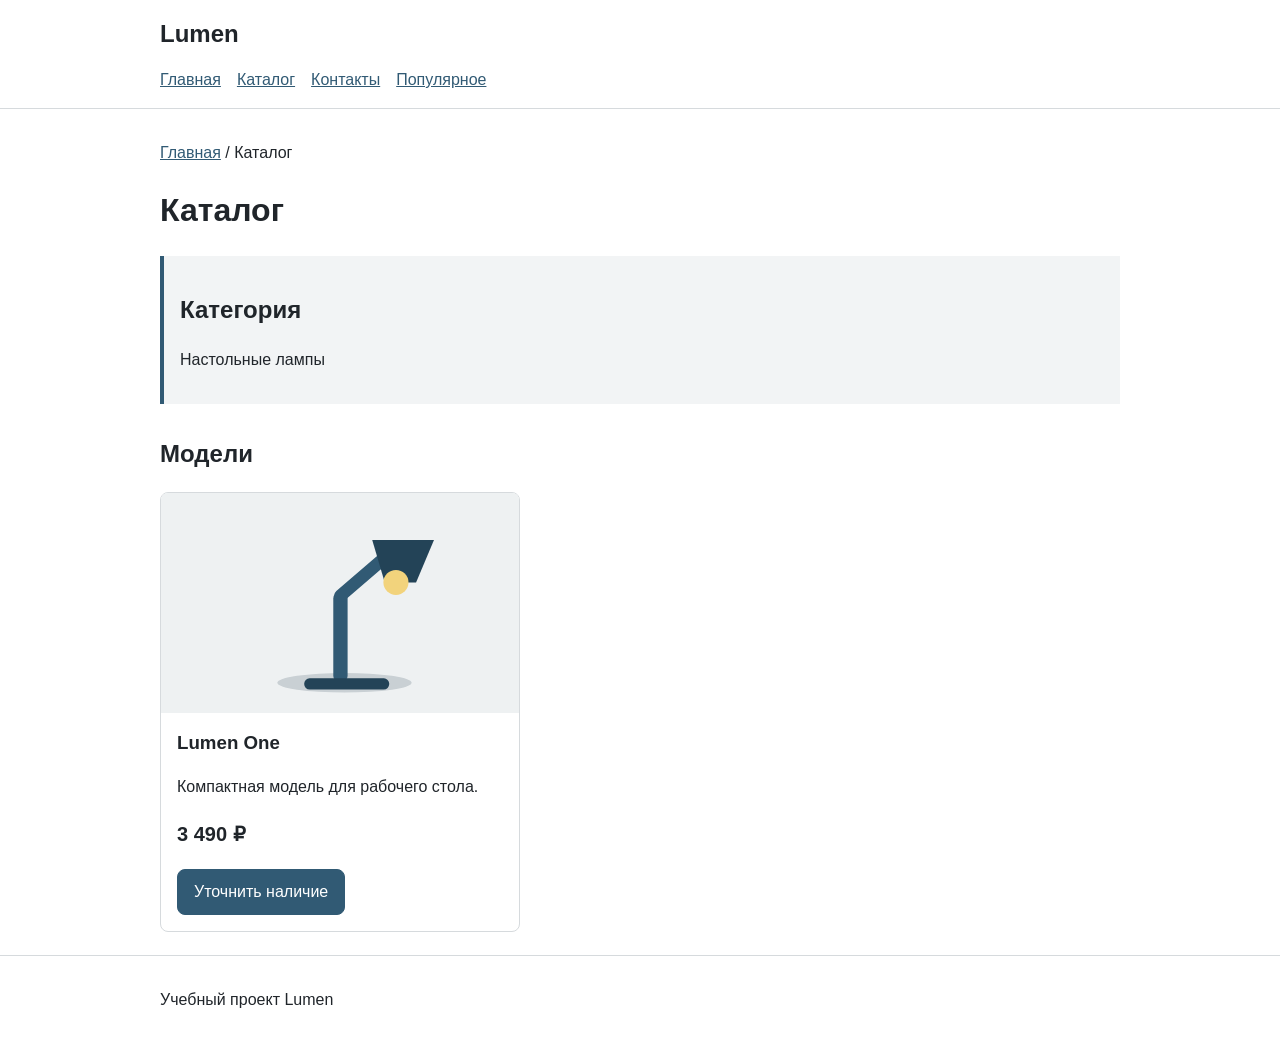
==== catalog.html @ 56492853 "feat: initialize project from template" ====
<!DOCTYPE html>
<html lang="ru">
<head>
  <meta charset="UTF-8">
  <meta name="viewport" content="width=device-width, initial-scale=1.0">
  <meta name="description" content="Каталог настольных ламп Lumen.">
  <title>Каталог — Lumen</title>
  <link rel="stylesheet" href="css/style.css">
</head>
<body>
  <header class="site-header">
    <div class="container">
      <a class="logo" href="index.html">Lumen</a>
      <nav class="site-nav" aria-label="Основная навигация">
        <ul class="site-nav__list">
          <li><a href="index.html">Главная</a></li>
          <li><a href="catalog.html">Каталог</a></li>
          <li><a href="contacts.html">Контакты</a></li>
          <li><a href="index.html#popular">Популярное</a></li>
        </ul>
      </nav>
    </div>
  </header>

  <main class="section">
    <div class="container">
      <nav class="breadcrumbs" aria-label="Хлебные крошки">
        <a href="index.html">Главная</a> / <span>Каталог</span>
      </nav>
      <h1>Каталог</h1>

      <aside class="catalog-note">
        <h2>Категория</h2>
        <p>Настольные лампы</p>
      </aside>

      <section>
        <h2>Модели</h2>
        <article class="product-card">
          <img class="product-card__image" src="images/lamp.svg" alt="Настольная лампа Lumen One">
          <div class="product-card__content">
            <h3 class="product-card__title">Lumen One</h3>
            <p>Компактная модель для рабочего стола.</p>
            <p class="product-card__price">3 490 ₽</p>
            <a class="button" href="contacts.html">Уточнить наличие</a>
          </div>
        </article>
      </section>
    </div>
  </main>

  <footer class="site-footer">
    <div class="container"><p>Учебный проект Lumen</p></div>
  </footer>
</body>
</html>
---- css/style.css ----
:root {
  --color-primary: #315a74;
  --color-primary-dark: #234357;
  --color-text: #20252a;
  --color-muted: #f2f4f5;
  --color-border: #d6dadd;
  --color-white: #ffffff;
  --space-sm: 8px;
  --space-md: 16px;
  --space-lg: 32px;
  --radius: 8px;
}

* {
  box-sizing: border-box;
}

body {
  position: relative;
  min-height: 100vh;
  margin: 0;
  padding-bottom: 80px;
  color: var(--color-text);
  background: var(--color-white);
  font-family: Arial, sans-serif;
  line-height: 1.5;
}

img {
  max-width: 100%;
}

.container {
  width: 90%;
  max-width: 960px;
  margin: 0 auto;
}

.site-header {
  padding: var(--space-md) 0;
  border-bottom: 1px solid var(--color-border);
}

.logo {
  display: block;
  margin-bottom: var(--space-md);
  color: var(--color-text);
  font-size: 24px;
  font-weight: 700;
  text-decoration: none;
}

.site-nav__list {
  display: flex;
  gap: var(--space-md);
  margin: 0;
  padding: 0;
  list-style: none;
}

.site-nav a,
.breadcrumbs a {
  color: var(--color-primary);
}

.site-nav a:hover,
.breadcrumbs a:hover {
  color: var(--color-primary-dark);
}

.site-nav a:focus-visible,
.breadcrumbs a:focus-visible,
.button:focus-visible,
input:focus-visible,
select:focus-visible,
textarea:focus-visible {
  outline: 2px solid var(--color-primary);
  outline-offset: 3px;
}

.hero {
  padding: 64px 0;
  background: var(--color-muted);
}

.hero p {
  max-width: 650px;
}

.section {
  padding: var(--space-lg) 0;
}

.section--muted {
  background: var(--color-muted);
}

.product-card {
  width: 360px;
  max-width: 100%;
  margin-top: var(--space-md);
  overflow: hidden;
  border: 1px solid var(--color-border);
  border-radius: var(--radius);
  background: var(--color-white);
}

.product-card__image {
  display: block;
  width: 100%;
  height: 220px;
  object-fit: cover;
  background: var(--color-muted);
}

.product-card__content {
  padding: var(--space-md);
}

.product-card__title {
  margin-top: 0;
}

.product-card__price {
  font-size: 20px;
  font-weight: 700;
}

.button {
  display: inline-block;
  padding: 10px 16px;
  border: 1px solid var(--color-primary);
  border-radius: var(--radius);
  background: var(--color-primary);
  color: var(--color-white);
  font: inherit;
  text-decoration: none;
  cursor: pointer;
}

.button:hover {
  background: var(--color-primary-dark);
}

.button--secondary {
  background: var(--color-white);
  color: var(--color-primary);
}

.breadcrumbs {
  margin-bottom: var(--space-md);
}

.catalog-note,
.contact-box {
  margin: var(--space-md) 0 var(--space-lg);
  padding: var(--space-md);
  border-left: 4px solid var(--color-primary);
  background: var(--color-muted);
}

.order-dialog {
  width: 420px;
  max-width: 90%;
  border: 0;
  border-radius: var(--radius);
}

.order-dialog::backdrop {
  background: rgb(0 0 0 / 45%);
}

.order-form label:not(.checkbox-label) {
  display: block;
  margin-top: var(--space-md);
  margin-bottom: var(--space-sm);
}

.order-form input:not([type="checkbox"]),
.order-form select,
.order-form textarea {
  display: block;
  width: 100%;
  padding: 10px;
  border: 1px solid var(--color-border);
  border-radius: var(--radius);
  font: inherit;
}

.checkbox-label {
  display: block;
  margin: var(--space-md) 0;
}

.form-actions {
  margin-top: var(--space-md);
}

.form-actions .button {
  margin-right: var(--space-sm);
}

.form-message {
  padding: var(--space-sm);
  background: var(--color-muted);
}

.site-footer {
  position: absolute;
  right: 0;
  bottom: 0;
  left: 0;
  margin-top: var(--space-lg);
  padding: var(--space-md) 0;
  border-top: 1px solid var(--color-border);
}
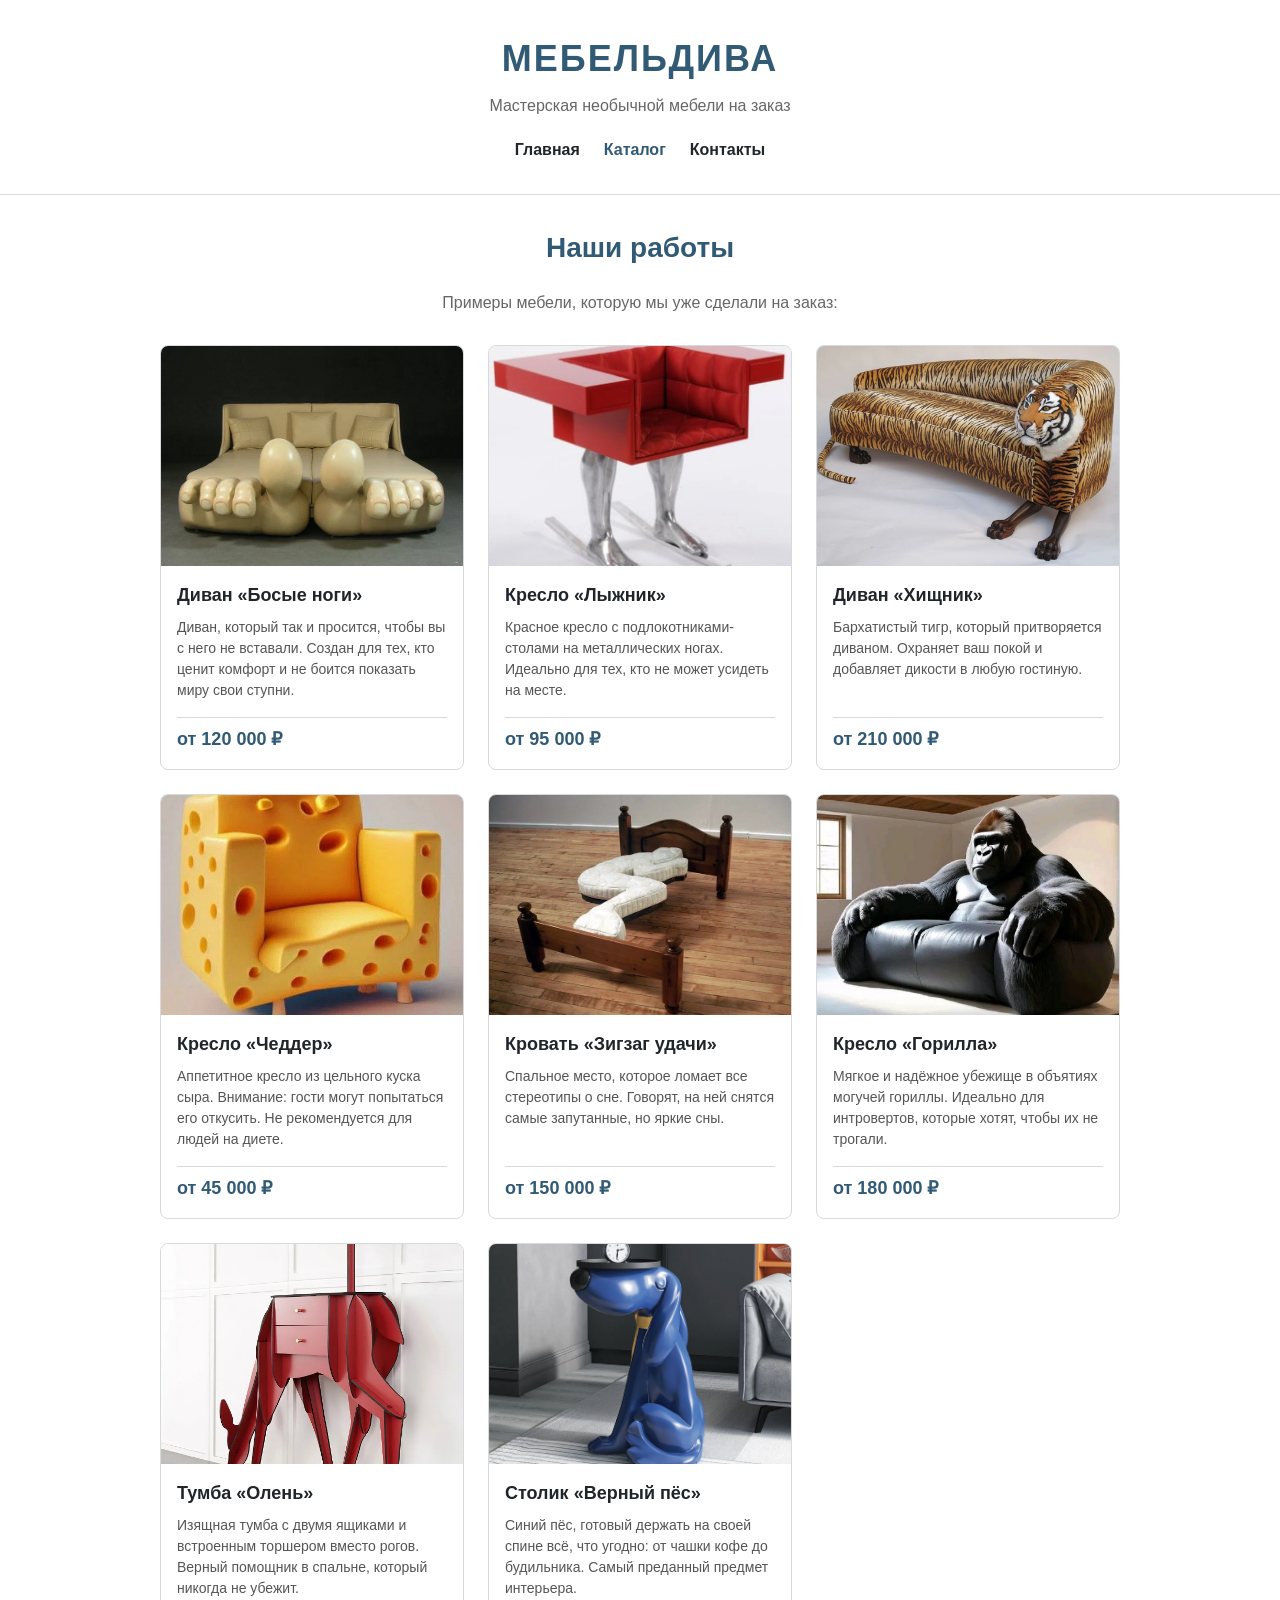
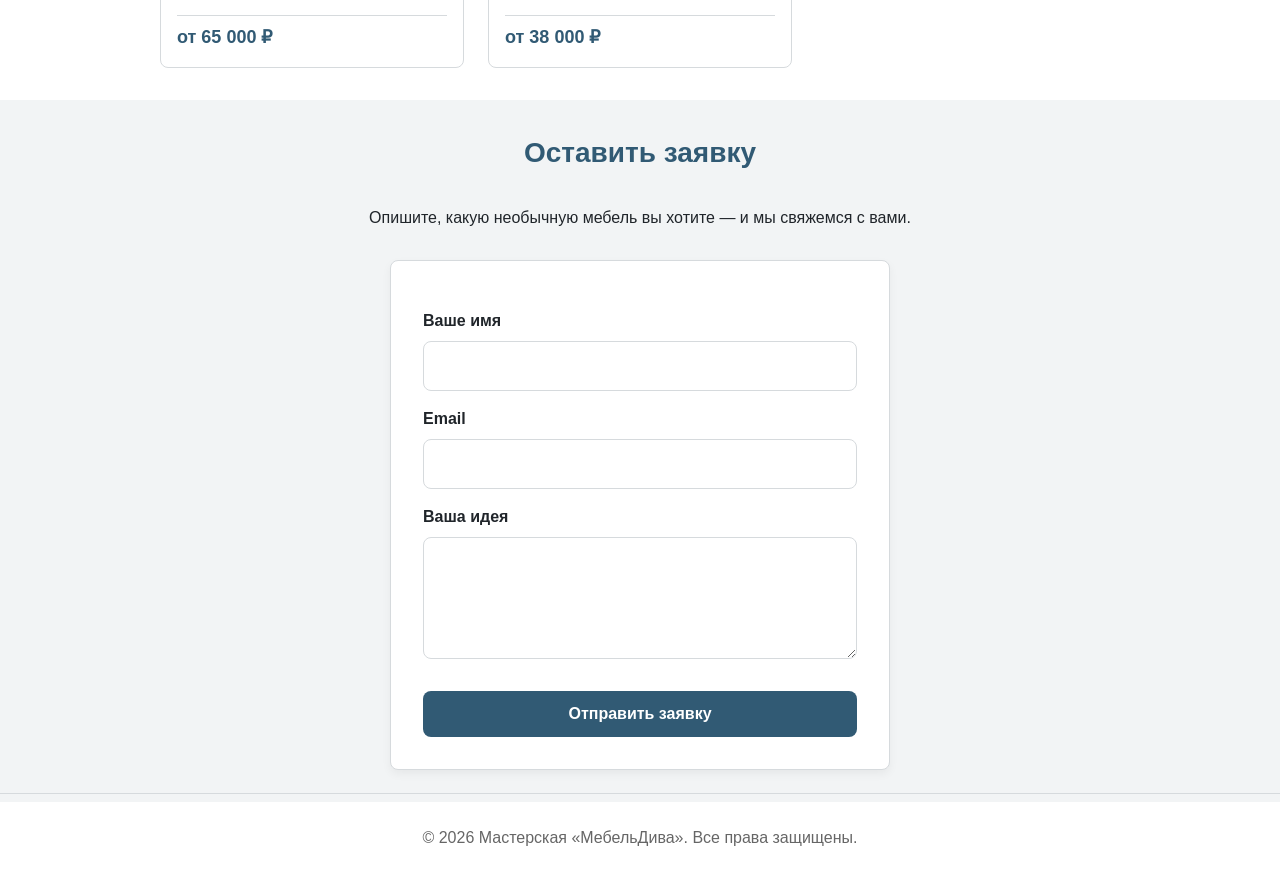
==== commit 4f7a9b6e: "feat: split site into 3 pages with navigation" ====
--- a/catalog.html
+++ b/catalog.html
@@ -3,54 +3,116 @@
 <head>
   <meta charset="UTF-8">
   <meta name="viewport" content="width=device-width, initial-scale=1.0">
-  <meta name="description" content="Каталог настольных ламп Lumen.">
-  <title>Каталог — Lumen</title>
+  <title>Каталог работ — МебельДива</title>
   <link rel="stylesheet" href="css/style.css">
 </head>
 <body>
   <header class="site-header">
     <div class="container">
-      <a class="logo" href="index.html">Lumen</a>
-      <nav class="site-nav" aria-label="Основная навигация">
+      <a href="index.html" class="logo">МебельДива</a>
+      <p class="subtitle">Мастерская необычной мебели на заказ</p>
+      <nav class="site-nav">
         <ul class="site-nav__list">
           <li><a href="index.html">Главная</a></li>
-          <li><a href="catalog.html">Каталог</a></li>
+          <li><a href="catalog.html" class="active">Каталог</a></li>
           <li><a href="contacts.html">Контакты</a></li>
-          <li><a href="index.html#popular">Популярное</a></li>
         </ul>
       </nav>
     </div>
   </header>
 
-  <main class="section">
-    <div class="container">
-      <nav class="breadcrumbs" aria-label="Хлебные крошки">
-        <a href="index.html">Главная</a> / <span>Каталог</span>
-      </nav>
-      <h1>Каталог</h1>
+  <main>
+    <section class="section">
+      <div class="container">
+        <h2>Наши работы</h2>
+        <p class="gallery-intro">Примеры мебели, которую мы уже сделали на заказ:</p>
 
-      <aside class="catalog-note">
-        <h2>Категория</h2>
-        <p>Настольные лампы</p>
-      </aside>
+        <div class="gallery-grid">
+          <article class="item-card">
+            <img src="images/item-1.jpg" alt="Диван в виде гигантских ступней">
+            <h3>Диван «Босые ноги»</h3>
+            <p class="desc">Диван, который так и просится, чтобы вы с него не вставали. Создан для тех, кто ценит комфорт и не боится показать миру свои ступни.</p>
+            <p class="price">от 120 000 ₽</p>
+          </article>
 
-      <section>
-        <h2>Модели</h2>
-        <article class="product-card">
-          <img class="product-card__image" src="images/lamp.svg" alt="Настольная лампа Lumen One">
-          <div class="product-card__content">
-            <h3 class="product-card__title">Lumen One</h3>
-            <p>Компактная модель для рабочего стола.</p>
-            <p class="product-card__price">3 490 ₽</p>
-            <a class="button" href="contacts.html">Уточнить наличие</a>
-          </div>
-        </article>
-      </section>
-    </div>
+          <article class="item-card">
+            <img src="images/item-2.jpg" alt="Красное кресло на металлических ногах">
+            <h3>Кресло «Лыжник»</h3>
+            <p class="desc">Красное кресло с подлокотниками-столами на металлических ногах. Идеально для тех, кто не может усидеть на месте.</p>
+            <p class="price">от 95 000 ₽</p>
+          </article>
+
+          <article class="item-card">
+            <img src="images/item-3.jpg" alt="Диван с тигриным окрасом и головой тигра">
+            <h3>Диван «Хищник»</h3>
+            <p class="desc">Бархатистый тигр, который притворяется диваном. Охраняет ваш покой и добавляет дикости в любую гостиную.</p>
+            <p class="price">от 210 000 ₽</p>
+          </article>
+
+          <article class="item-card">
+            <img src="images/item-4.jpg" alt="Желтое кресло в виде куска сыра">
+            <h3>Кресло «Чеддер»</h3>
+            <p class="desc">Аппетитное кресло из цельного куска сыра. Внимание: гости могут попытаться его откусить. Не рекомендуется для людей на диете.</p>
+            <p class="price">от 45 000 ₽</p>
+          </article>
+
+          <article class="item-card">
+            <img src="images/item-5.jpg" alt="Кровать в форме зигзага">
+            <h3>Кровать «Зигзаг удачи»</h3>
+            <p class="desc">Спальное место, которое ломает все стереотипы о сне. Говорят, на ней снятся самые запутанные, но яркие сны.</p>
+            <p class="price">от 150 000 ₽</p>
+          </article>
+
+          <article class="item-card">
+            <img src="images/item-6.jpg" alt="Кресло в виде гориллы">
+            <h3>Кресло «Горилла»</h3>
+            <p class="desc">Мягкое и надёжное убежище в объятиях могучей гориллы. Идеально для интровертов, которые хотят, чтобы их не трогали.</p>
+            <p class="price">от 180 000 ₽</p>
+          </article>
+
+          <article class="item-card">
+            <img src="images/item-7.jpg" alt="Красная тумба в виде оленя">
+            <h3>Тумба «Олень»</h3>
+            <p class="desc">Изящная тумба с двумя ящиками и встроенным торшером вместо рогов. Верный помощник в спальне, который никогда не убежит.</p>
+            <p class="price">от 65 000 ₽</p>
+          </article>
+
+          <article class="item-card">
+            <img src="images/item-8.jpg" alt="Синий столик в виде собаки">
+            <h3>Столик «Верный пёс»</h3>
+            <p class="desc">Синий пёс, готовый держать на своей спине всё, что угодно: от чашки кофе до будильника. Самый преданный предмет интерьера.</p>
+            <p class="price">от 38 000 ₽</p>
+          </article>
+        </div>
+      </div>
+    </section>
+
+    <section class="section section--muted">
+      <div class="container">
+        <h2>Оставить заявку</h2>
+        <p style="text-align: center; margin-bottom: 30px;">Опишите, какую необычную мебель вы хотите — и мы свяжемся с вами.</p>
+        
+        <form class="order-form" action="#" method="post">
+          <label for="name">Ваше имя</label>
+          <input type="text" id="name" name="name" required>
+
+          <label for="email">Email</label>
+          <input type="email" id="email" name="email" required>
+
+          <label for="idea">Ваша идея</label>
+          <textarea id="idea" name="idea" rows="4" required></textarea>
+
+          <button type="submit">Отправить заявку</button>
+        </form>
+      </div>
+    </section>
   </main>
 
   <footer class="site-footer">
-    <div class="container"><p>Учебный проект Lumen</p></div>
+    <div class="container">
+      <p>&copy; 2026 Мастерская «МебельДива». Все права защищены.</p>
+    </div>
   </footer>
+  <script src="js/main.js"></script>
 </body>
-</html>
+</html>
--- a/css/style.css
+++ b/css/style.css
@@ -36,55 +36,47 @@
   margin: 0 auto;
 }
 
+/* Шапка */
 .site-header {
-  padding: var(--space-md) 0;
+  padding: var(--space-lg) 0;
   border-bottom: 1px solid var(--color-border);
+  text-align: center;
 }
 
 .logo {
   display: block;
-  margin-bottom: var(--space-md);
-  color: var(--color-text);
-  font-size: 24px;
-  font-weight: 700;
+  margin-bottom: var(--space-sm);
+  color: var(--color-primary);
+  font-size: 36px;
+  font-weight: 900;
   text-decoration: none;
-}
-
-.site-nav__list {
-  display: flex;
-  gap: var(--space-md);
+  text-transform: uppercase;
+  letter-spacing: 2px;
+}
+
+.subtitle {
+  color: #666;
   margin: 0;
-  padding: 0;
-  list-style: none;
-}
-
-.site-nav a,
-.breadcrumbs a {
-  color: var(--color-primary);
-}
-
-.site-nav a:hover,
-.breadcrumbs a:hover {
-  color: var(--color-primary-dark);
-}
-
-.site-nav a:focus-visible,
-.breadcrumbs a:focus-visible,
-.button:focus-visible,
-input:focus-visible,
-select:focus-visible,
-textarea:focus-visible {
-  outline: 2px solid var(--color-primary);
-  outline-offset: 3px;
-}
-
+  font-size: 16px;
+}
+
+/* Секции */
 .hero {
   padding: 64px 0;
   background: var(--color-muted);
+  text-align: center;
+}
+
+.hero h2 {
+  color: var(--color-primary);
+  font-size: 32px;
+  margin-top: 0;
 }
 
 .hero p {
-  max-width: 650px;
+  max-width: 700px;
+  margin: 0 auto 40px;
+  font-size: 18px;
 }
 
 .section {
@@ -95,116 +87,180 @@
   background: var(--color-muted);
 }
 
-.product-card {
-  width: 360px;
-  max-width: 100%;
-  margin-top: var(--space-md);
+.section h2 {
+  text-align: center;
+  color: var(--color-primary);
+  margin-top: 0;
+  margin-bottom: var(--space-lg);
+  font-size: 28px;
+}
+
+/* Услуги */
+.services {
+  display: grid;
+  grid-template-columns: repeat(3, 1fr);
+  gap: 24px;
+  margin-top: 40px;
+}
+
+.service-card {
+  background: var(--color-white);
+  padding: 24px;
+  border-radius: var(--radius);
+  border-top: 4px solid var(--color-primary);
+  box-shadow: 0 4px 10px rgba(0,0,0,0.05);
+  text-align: left;
+}
+
+.service-card h3 {
+  margin-top: 0;
+  color: var(--color-primary);
+  font-size: 20px;
+}
+
+/* Сетка портфолио (3 в ряд) */
+.gallery-intro {
+  color: #666;
+  text-align: center;
+  margin-top: -10px;
+  margin-bottom: 30px;
+}
+
+.gallery-grid {
+  display: grid;
+  grid-template-columns: repeat(3, 1fr);
+  gap: 24px;
+}
+
+/* Карточка товара */
+.item-card {
+  background: var(--color-white);
+  border: 1px solid var(--color-border);
+  border-radius: var(--radius);
   overflow: hidden;
-  border: 1px solid var(--color-border);
-  border-radius: var(--radius);
-  background: var(--color-white);
-}
-
-.product-card__image {
-  display: block;
+  display: flex;
+  flex-direction: column;
+  transition: transform 0.2s ease, box-shadow 0.2s ease;
+}
+
+.item-card:hover {
+  transform: translateY(-4px);
+  box-shadow: 0 6px 15px rgba(0, 0, 0, 0.1);
+}
+
+.item-card img {
   width: 100%;
   height: 220px;
   object-fit: cover;
   background: var(--color-muted);
 }
 
-.product-card__content {
-  padding: var(--space-md);
-}
-
-.product-card__title {
-  margin-top: 0;
-}
-
-.product-card__price {
-  font-size: 20px;
+.item-card h3 {
+  margin: var(--space-md) var(--space-md) var(--space-sm);
+  font-size: 18px;
+  color: var(--color-text);
+}
+
+.item-card .desc {
+  margin: 0 var(--space-md) var(--space-md);
+  font-size: 14px;
+  color: #555;
+  flex-grow: 1;
+}
+
+.item-card .price {
+  margin: 0 var(--space-md) var(--space-md);
+  padding-top: var(--space-sm);
+  border-top: 1px solid var(--color-border);
+  font-size: 18px;
   font-weight: 700;
-}
-
-.button {
+  color: var(--color-primary);
+}
+
+/* Как мы работаем */
+.process-steps {
+  display: grid;
+  grid-template-columns: repeat(4, 1fr);
+  gap: 20px;
+}
+
+.step {
+  background: var(--color-white);
+  padding: 24px;
+  border-radius: var(--radius);
+  text-align: center;
+  box-shadow: 0 4px 10px rgba(0,0,0,0.05);
+}
+
+.step-number {
   display: inline-block;
-  padding: 10px 16px;
-  border: 1px solid var(--color-primary);
-  border-radius: var(--radius);
+  width: 40px;
+  height: 40px;
+  line-height: 40px;
+  border-radius: 50%;
   background: var(--color-primary);
   color: var(--color-white);
-  font: inherit;
-  text-decoration: none;
-  cursor: pointer;
-}
-
-.button:hover {
-  background: var(--color-primary-dark);
-}
-
-.button--secondary {
-  background: var(--color-white);
-  color: var(--color-primary);
-}
-
-.breadcrumbs {
-  margin-bottom: var(--space-md);
-}
-
-.catalog-note,
-.contact-box {
-  margin: var(--space-md) 0 var(--space-lg);
-  padding: var(--space-md);
-  border-left: 4px solid var(--color-primary);
-  background: var(--color-muted);
-}
-
-.order-dialog {
-  width: 420px;
-  max-width: 90%;
-  border: 0;
-  border-radius: var(--radius);
-}
-
-.order-dialog::backdrop {
-  background: rgb(0 0 0 / 45%);
-}
-
-.order-form label:not(.checkbox-label) {
-  display: block;
+  font-weight: bold;
+  font-size: 20px;
+  margin-bottom: 12px;
+}
+
+.step h3 {
+  margin: 10px 0;
+  font-size: 18px;
+  color: var(--color-primary);
+}
+
+/* Форма заявки */
+.order-form {
+  display: flex;
+  flex-direction: column;
+  max-width: 500px;
+  margin: 0 auto;
+  background: var(--color-white);
+  padding: var(--space-lg);
+  border: 1px solid var(--color-border);
+  border-radius: var(--radius);
+  box-shadow: 0 4px 10px rgba(0,0,0,0.05);
+}
+
+.order-form label {
   margin-top: var(--space-md);
   margin-bottom: var(--space-sm);
-}
-
-.order-form input:not([type="checkbox"]),
-.order-form select,
+  font-weight: bold;
+}
+
+.order-form input,
 .order-form textarea {
-  display: block;
+  padding: 12px;
+  border: 1px solid var(--color-border);
+  border-radius: var(--radius);
+  font: inherit;
   width: 100%;
-  padding: 10px;
-  border: 1px solid var(--color-border);
-  border-radius: var(--radius);
-  font: inherit;
-}
-
-.checkbox-label {
-  display: block;
-  margin: var(--space-md) 0;
-}
-
-.form-actions {
-  margin-top: var(--space-md);
-}
-
-.form-actions .button {
-  margin-right: var(--space-sm);
-}
-
-.form-message {
-  padding: var(--space-sm);
-  background: var(--color-muted);
-}
-
+}
+
+.order-form input:focus,
+.order-form textarea:focus {
+  outline: 2px solid var(--color-primary);
+}
+
+.order-form button {
+  margin-top: var(--space-lg);
+  padding: 14px;
+  background: var(--color-primary);
+  color: var(--color-white);
+  border: none;
+  border-radius: var(--radius);
+  font-size: 16px;
+  font-weight: bold;
+  cursor: pointer;
+}
+
+.order-form button:hover {
+  background: var(--color-primary-dark);
+}
+
+/* Подвал */
 .site-footer {
   position: absolute;
   right: 0;
@@ -213,4 +269,46 @@
   margin-top: var(--space-lg);
   padding: var(--space-md) 0;
   border-top: 1px solid var(--color-border);
-}
+  text-align: center;
+  color: #666;
+}
+
+/* Адаптивность (для планшетов и телефонов) */
+@media (max-width: 900px) {
+  .services { grid-template-columns: 1fr; }
+  .gallery-grid { grid-template-columns: repeat(2, 1fr); }
+  .process-steps { grid-template-columns: repeat(2, 1fr); }
+}
+
+@media (max-width: 600px) {
+  .gallery-grid { grid-template-columns: 1fr; }
+  .process-steps { grid-template-columns: 1fr; }
+}
+
+/* Навигационное меню */
+.site-nav { margin-top: 20px; }
+.site-nav__list {
+  display: flex; justify-content: center; gap: 24px; margin: 0; padding: 0; list-style: none;
+}
+.site-nav a {
+  color: var(--color-text); text-decoration: none; font-weight: bold; font-size: 16px; transition: color 0.2s;
+}
+.site-nav a:hover, .site-nav a.active { color: var(--color-primary); }
+
+/* Сетка контактов */
+.contact-grid {
+  display: grid; grid-template-columns: 1fr 1fr; gap: 40px;
+}
+.contact-info p { font-size: 18px; margin-bottom: 16px; }
+.contact-info strong { color: var(--color-primary); }
+.map-placeholder {
+  background: var(--color-muted); border: 2px dashed var(--color-border);
+  border-radius: var(--radius); display: flex; align-items: center; justify-content: center;
+  min-height: 300px; color: #888; font-size: 18px;
+}
+
+/* Адаптивность */
+@media (max-width: 768px) {
+  .contact-grid { grid-template-columns: 1fr; }
+  .site-nav__list { flex-wrap: wrap; }
+}
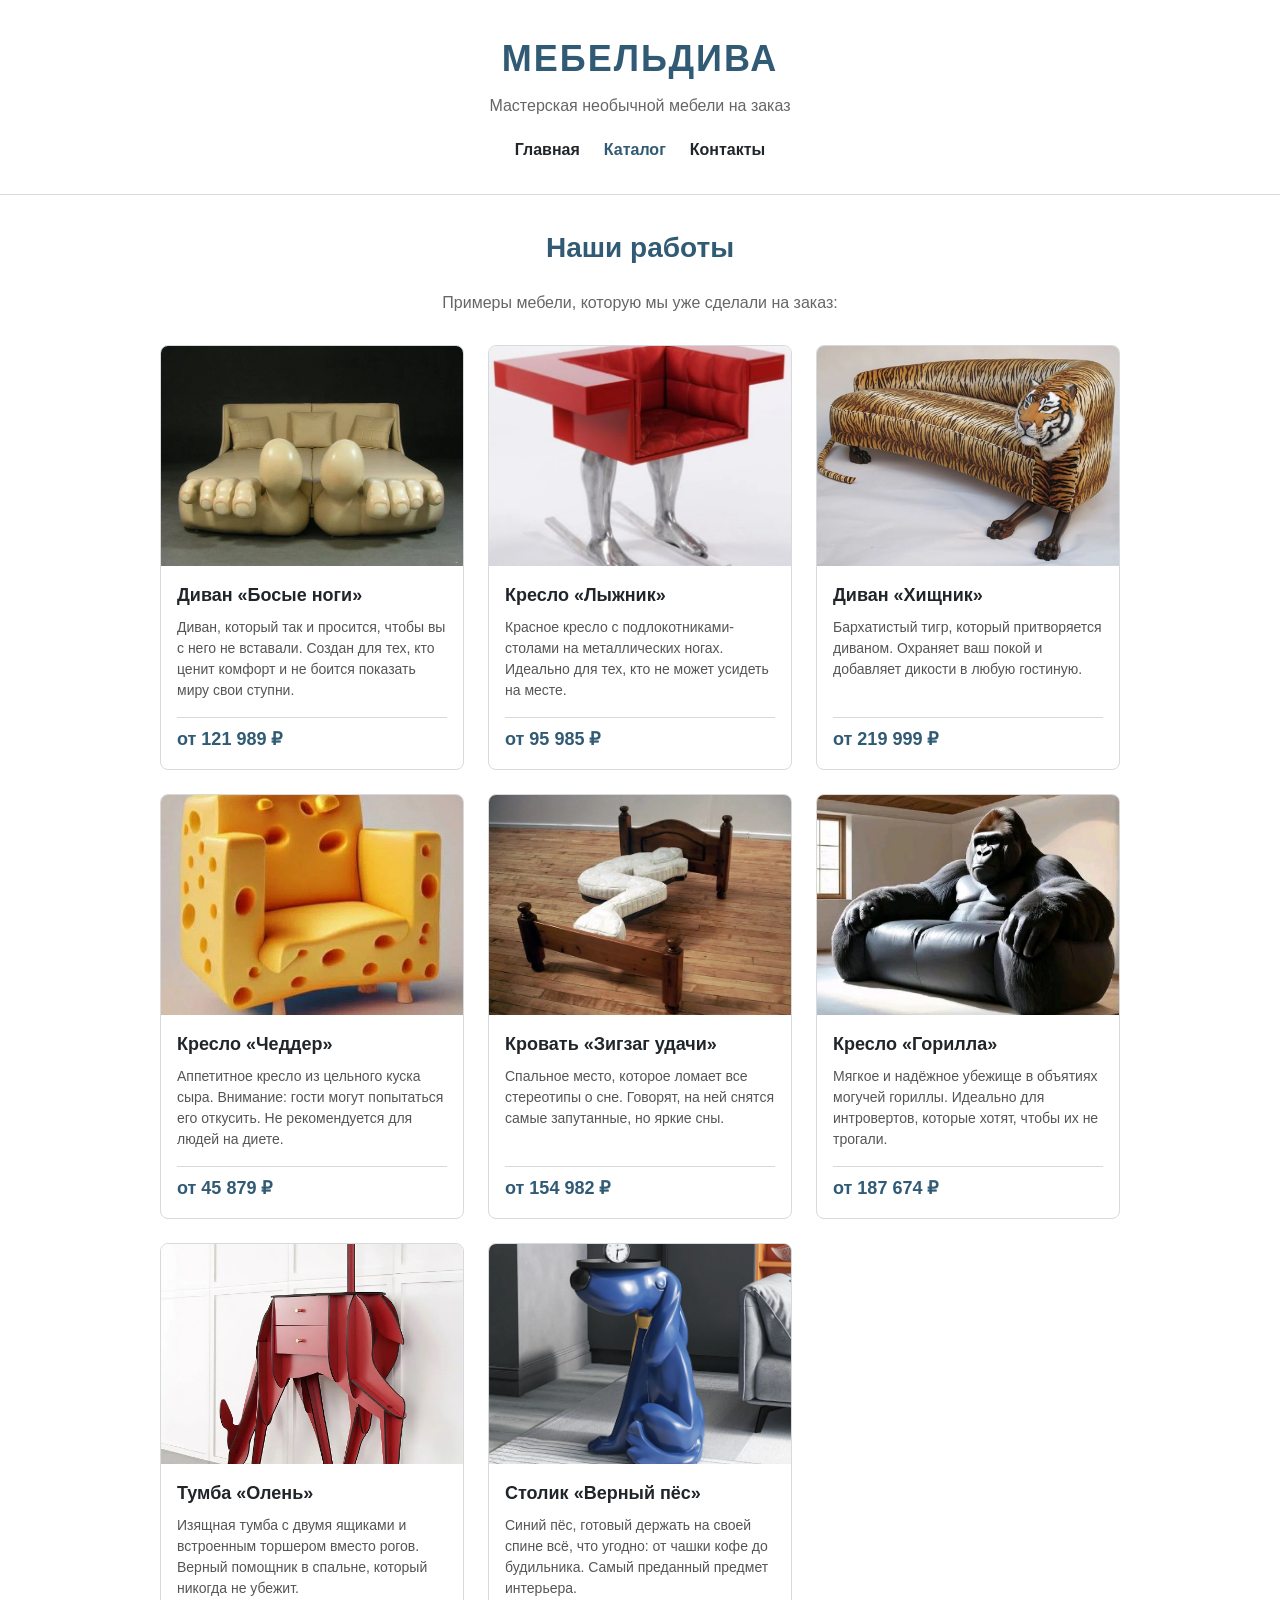
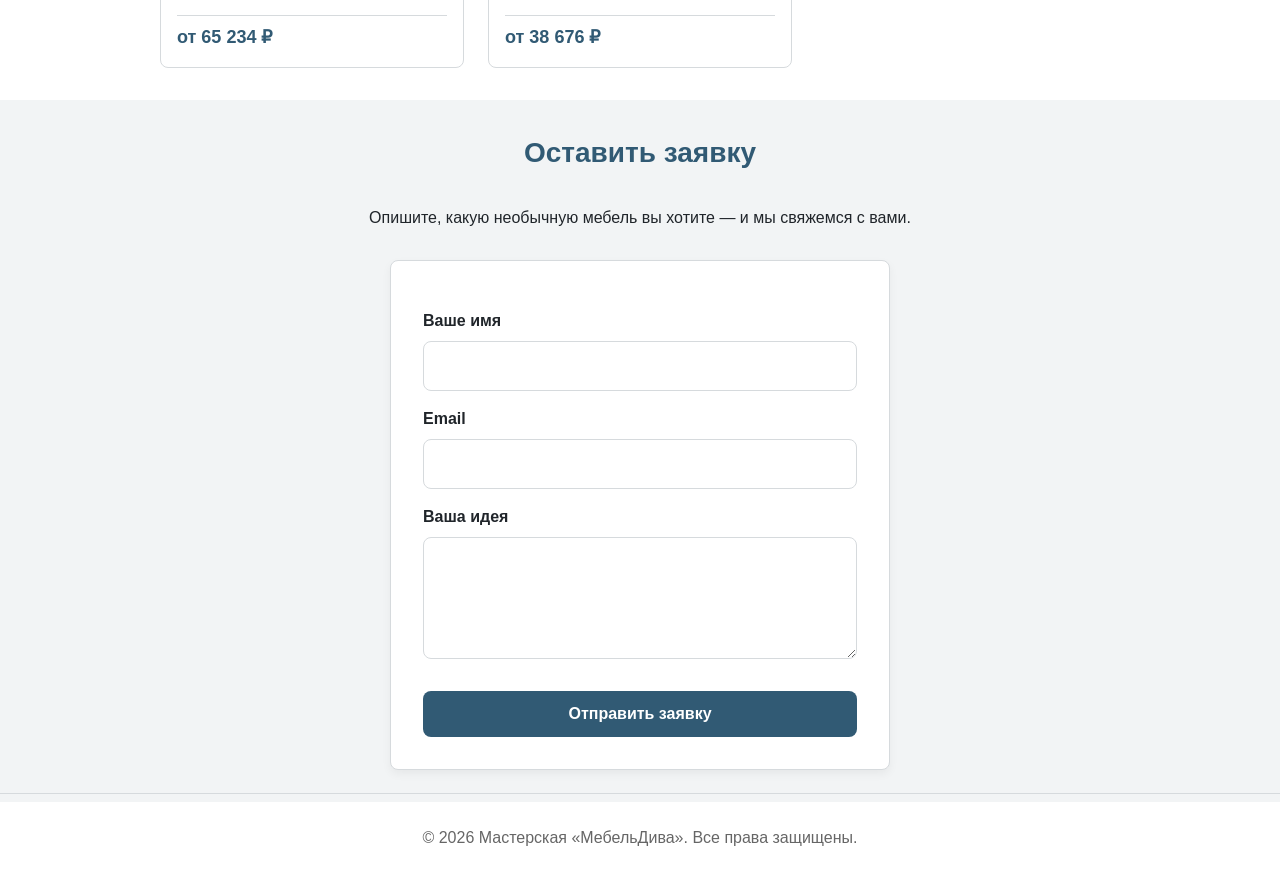
==== commit d009e0e1: "fix: update map coordinates" ====
--- a/catalog.html
+++ b/catalog.html
@@ -32,56 +32,56 @@
             <img src="images/item-1.jpg" alt="Диван в виде гигантских ступней">
             <h3>Диван «Босые ноги»</h3>
             <p class="desc">Диван, который так и просится, чтобы вы с него не вставали. Создан для тех, кто ценит комфорт и не боится показать миру свои ступни.</p>
-            <p class="price">от 120 000 ₽</p>
+            <p class="price">от 121 989 ₽</p>
           </article>
 
           <article class="item-card">
             <img src="images/item-2.jpg" alt="Красное кресло на металлических ногах">
             <h3>Кресло «Лыжник»</h3>
             <p class="desc">Красное кресло с подлокотниками-столами на металлических ногах. Идеально для тех, кто не может усидеть на месте.</p>
-            <p class="price">от 95 000 ₽</p>
+            <p class="price">от 95 985 ₽</p>
           </article>
 
           <article class="item-card">
             <img src="images/item-3.jpg" alt="Диван с тигриным окрасом и головой тигра">
             <h3>Диван «Хищник»</h3>
             <p class="desc">Бархатистый тигр, который притворяется диваном. Охраняет ваш покой и добавляет дикости в любую гостиную.</p>
-            <p class="price">от 210 000 ₽</p>
+            <p class="price">от 219 999 ₽</p>
           </article>
 
           <article class="item-card">
             <img src="images/item-4.jpg" alt="Желтое кресло в виде куска сыра">
             <h3>Кресло «Чеддер»</h3>
             <p class="desc">Аппетитное кресло из цельного куска сыра. Внимание: гости могут попытаться его откусить. Не рекомендуется для людей на диете.</p>
-            <p class="price">от 45 000 ₽</p>
+            <p class="price">от 45 879 ₽</p>
           </article>
 
           <article class="item-card">
             <img src="images/item-5.jpg" alt="Кровать в форме зигзага">
             <h3>Кровать «Зигзаг удачи»</h3>
             <p class="desc">Спальное место, которое ломает все стереотипы о сне. Говорят, на ней снятся самые запутанные, но яркие сны.</p>
-            <p class="price">от 150 000 ₽</p>
+            <p class="price">от 154 982 ₽</p>
           </article>
 
           <article class="item-card">
             <img src="images/item-6.jpg" alt="Кресло в виде гориллы">
             <h3>Кресло «Горилла»</h3>
             <p class="desc">Мягкое и надёжное убежище в объятиях могучей гориллы. Идеально для интровертов, которые хотят, чтобы их не трогали.</p>
-            <p class="price">от 180 000 ₽</p>
+            <p class="price">от 187 674 ₽</p>
           </article>
 
           <article class="item-card">
             <img src="images/item-7.jpg" alt="Красная тумба в виде оленя">
             <h3>Тумба «Олень»</h3>
             <p class="desc">Изящная тумба с двумя ящиками и встроенным торшером вместо рогов. Верный помощник в спальне, который никогда не убежит.</p>
-            <p class="price">от 65 000 ₽</p>
+            <p class="price">от 65 234 ₽</p>
           </article>
 
           <article class="item-card">
             <img src="images/item-8.jpg" alt="Синий столик в виде собаки">
             <h3>Столик «Верный пёс»</h3>
             <p class="desc">Синий пёс, готовый держать на своей спине всё, что угодно: от чашки кофе до будильника. Самый преданный предмет интерьера.</p>
-            <p class="price">от 38 000 ₽</p>
+            <p class="price">от 38 676 ₽</p>
           </article>
         </div>
       </div>
